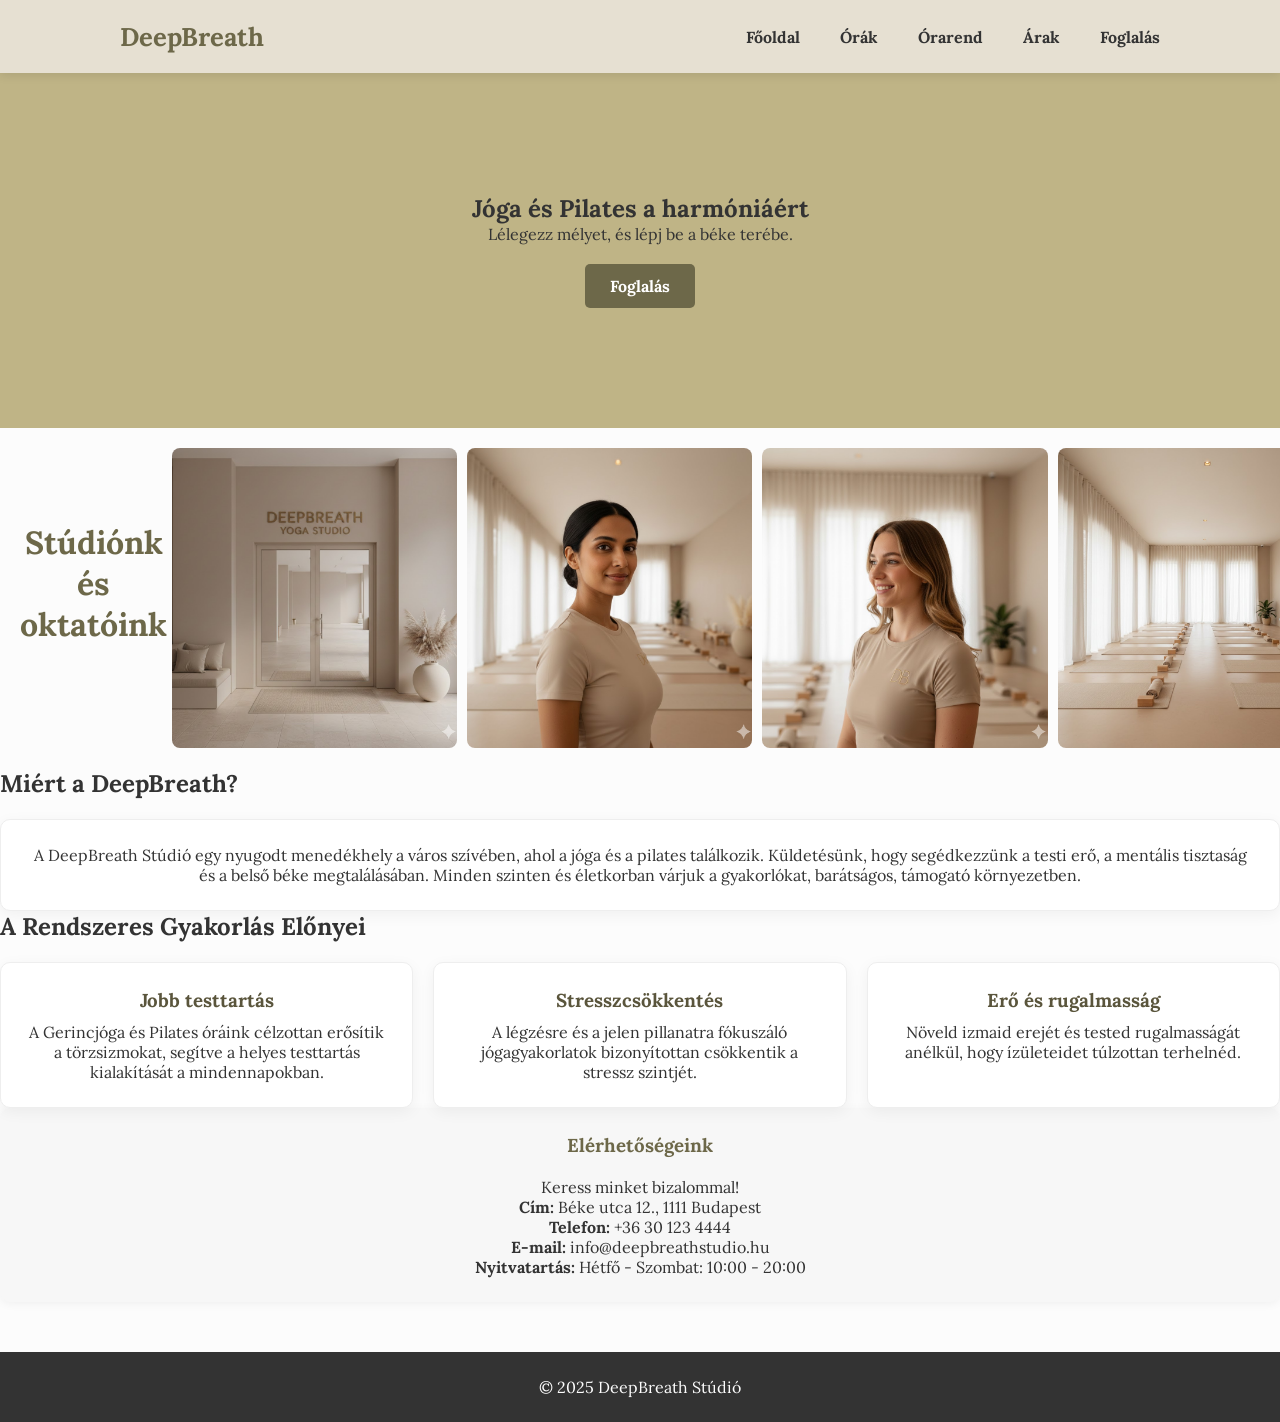
==== index.html @ 61f5e8b5 "Weboldal filek hozzáadása Képek, html, js stb" ====
<!DOCTYPE html>
<html lang="hu">
<head>
    <meta charset="UTF-8">
    <meta name="viewport" content="width=device-width, initial-scale=1.0">
    <title>Főoldal - DeepBreath Stúdió</title>
    <link rel="icon" type="image/x-icon" href="kepek/logo.ico">
    <link rel="stylesheet" href="style.css">
    <link rel="preconnect" href="https://fonts.googleapis.com">
    <link rel="preconnect" href="https://fonts.gstatic.com" crossorigin>
    <link href="https://fonts.googleapis.com/css2?family=Lora:ital,wght@0,400..700;1,400..700&family=Playfair+Display:wght@600&display=swap" rel="stylesheet">
    <meta name="description" content="Jóga és pilates órák minden szinten."> 
</head>

<body>
    <header>
        <nav class="navbar">
            <div class="logo">DeepBreath</div>
            <ul class="nav-links">
                <li><a href="index.html">Főoldal</a></li>
                <li><a href="2orak.html">Órák</a></li>
                <li><a href="3orarend.html">Órarend</a></li>
                <li><a href="4arak.html">Árak</a></li>
                <li><a href="5foglalas.html">Foglalás</a></li>
            </ul>
        </nav>
    </header>

    <section class="foglalas">
        <h1>Jóga és Pilates a harmóniáért</h1>
        <p>Lélegezz mélyet, és lépj be a béke terébe.</p>
        <a class="btn" href="5foglalas.html">Foglalás</a>
    </section>

    <div class="cardindex">
        <h1> Stúdiónk és oktatóink</h1>
        <img src="kepek/studiobejarat.jpg" alt="studio" title="studio" class="studiokep">
        <img src="kepek/jogaoktato2.jpg" alt="elsooktato" title="elsooktato" class="studiokep">
        <img src="kepek/jogaoktato1.jpg" alt="masodikoktato" title="masodikoktato" class="studiokep">
        <img src="kepek/jogaterem.jpg" alt="jogaterem" title="jogaterem" class="studiokep">
    </div>

    <section class="rolunk">
        <h2>Miért a DeepBreath?</h2>
        <div class="cards">
            <div class="card">
            <p>A DeepBreath Stúdió egy nyugodt menedékhely a város szívében, ahol a jóga és a pilates találkozik. 
                Küldetésünk, hogy segédkezzünk a testi erő, a mentális tisztaság és a belső béke megtalálásában. 
                Minden szinten és életkorban várjuk a gyakorlókat, barátságos, támogató környezetben.</p>
            </div>
        </div>
    </section>

    <section class="elonyok">
        <h2>A Rendszeres Gyakorlás Előnyei</h2>
        <div class="cards">
            <div class="card">
                <h3>Jobb testtartás</h3>
                <p>A Gerincjóga és Pilates óráink célzottan erősítik a törzsizmokat, segítve a helyes testtartás kialakítását a mindennapokban.</p>
            </div>
            <div class="card">
                <h3>Stresszcsökkentés</h3>
                <p>A légzésre és a jelen pillanatra fókuszáló jógagyakorlatok bizonyítottan csökkentik a stressz szintjét.</p>
            </div>
            <div class="card">
                <h3>Erő és rugalmasság</h3>
                <p>Növeld izmaid erejét és tested rugalmasságát anélkül, hogy ízületeidet túlzottan terhelnéd.</p>
            </div>
        </div>

    <div class="elerhetosegeink">
        <h3>Elérhetőségeink</h3>
        <p>Keress minket bizalommal!</p>
        <p><strong>Cím:</strong> Béke utca 12., 1111 Budapest</p>
        <p><strong>Telefon:</strong> +36 30 123 4444</p>
        <p><strong>E-mail:</strong> info@deepbreathstudio.hu</p>
        <p><strong>Nyitvatartás:</strong> Hétfő - Szombat: 10:00 - 20:00</p>
    </div>

    </section>

    <footer>
        <p>© 2025 DeepBreath Stúdió</p>
    </footer>
<script src="deepbreath.js"></script>
</body>
</html>
---- style.css ----
/* full & body */
*{
    margin:0;
    padding:0;
    box-sizing:border-box;
}

header {
    width: 100%;
    z-index: 1000;
    position: sticky; 
    top: 0;
    background-color: #a7a470; 
    box-shadow:0 2px 10px rgba(0,0,0,0.1); 
}

body{
    font-family:'Lora', serif;
    background:#fcfcfc; 
    color:#333;
}

.navbar{
    display:flex;
    justify-content:space-between;
    align-items:center;
    padding:20px 120px;
    background:#e6e0d2; 
}

.logo {
    color: #6d6849; 
    font-weight: bold;
    font-size: 1.6em; 
}

.nav-links{
    display:flex;
    list-style:none;
    gap:40px;
}

.nav-links a{
    text-decoration: none;
    display: flex;
    color:#333;
    font-weight:bold;
    transition: color 0.3s;
    padding: 5px 0;
}

.nav-links a:hover{
    color: white;
}


.foglalas{
    padding:120px 20px;
    text-align:center;
    background:#bfb486; 
    color:#333; 
}

.btn{
    display:inline-block;
    background:#6d6849; 
    color:white;
    padding:12px 25px; 
    border-radius:5px; 
    text-decoration:none;
    margin-top:20px;
    border: none;
    cursor: pointer;
    transition: background-color 0.3s, transform 0.1s;
    font-weight: bold;
}

.btn:hover {
    background: #5a553c; 
    transform: translateY(-2px);
}

.content{
    padding:30px;
    max-width: 1200px; 
    margin: 0 auto
}

.content h2, .cardindex h1 {
    color: #6d6849; 
    text-align: center;
    margin-bottom: 30px;
}

.studiokep {
    width: 23%;
    height: 300px; 
    object-fit: cover;
    margin: 0 5px;
    border-radius: 8px; 
    transition: opacity 0.3s;
}

.studiokep:hover {
    opacity: 0.9;
}

.cardindex {
    display: flex;
    justify-content: space-between; 
    align-items: center;
    padding: 20px; 
}

.cards{
    display:grid;
    grid-template-columns:repeat(auto-fit,minmax(250px,1fr));
    gap:20px;
    margin-top: 20px;
}

.card{
    background:#ffffff; 
    padding:25px;
    border-radius:10px;
    box-shadow:0 4px 15px rgba(0,0,0,0.05); 
    text-align: center;
    transition: transform 0.3s;
    border: 1px solid #eee; 
}

.card:hover {
    transform: translateY(-5px); /* Enyhe felemelkedés */
    box-shadow:0 8px 20px rgba(0,0,0,0.1); 
}

.card h3 {
    margin-bottom: 10px;
    color: #5a553c; 
}


footer{
    text-align:center;
    padding:25px;
    background:#333;
    color:#fcfcfc;
    margin-top:50px;
}


.orakep{
    max-width: 100%;
    height: auto;
    border-radius: 8px;
    margin-top: 15px;
    margin-bottom: 15px;
}

.oraleiras {
    font-size: 0.95em;
    color: #555;
    line-height: 1.5;
}


.elerhetosegeink{
    padding: 25px;
    background: #f7f7f7; 
    border-radius: 10px;
    box-shadow: 0 2px 10px rgba(0,0,0,0.05);
    text-align: center;
    margin-bottom: 30px;
}

p.elerhetosegeink{
    margin-bottom: 20px;
    line-height: 1.4;
}

#foglalas{
    display: flex;
    flex-direction: column;
    gap: 5px; 
    padding: 30px;
    background: white;
    border-radius: 10px;
    box-shadow: 0 2px 10px rgba(0,0,0,0.05);
}

#foglalas label{
    font-weight: bold;
    margin-top: 10px;
}

#foglalas input:not([type="radio"]), #foglalas select, #foglalas textarea {
    width: 100%;
    padding: 10px;
    border: 1px solid #ddd;
    border-radius: 4px;
    box-sizing: border-box;
    transition: border-color 0.3s;
}

#foglalas input:focus, #foglalas select:focus, #foglalas textarea:focus {
    border-color: #bfb68e; 
    outline: none;
}

#foglalas h2, .elerhetosegeink h3 {
    color: #6d6849; 
    text-align: center;
    margin-bottom: 20px;
}

.success-message {
    background: #e6e0d2; 
    border: 1px solid #bfb68e;
    padding: 40px;
    border-radius: 10px;
    text-align: center;
    max-width: 600px;
    margin: 40px auto;
}

.success-message h2 {
    color: #6d6849; 
    margin-bottom: 15px;
    font-size: 1.8em;
}

/* Hibajelzés stílusa */
.error-msg {
    color: #c0392b; /* Visszafogottabb, sötét vörös hibaüzenet */
    font-size: 0.9em;
    margin-top: 5px;
    margin-bottom: 5px;
    font-weight: normal;
}

.input-error {
    border: 2px solid #c0392b !important; 
    box-shadow: 0 0 5px rgba(192, 57, 43, 0.3);
}

#filter {
    padding: 10px;
    border: 1px solid #ddd;
    border-radius: 5px;
    margin-bottom: 20px;
    width: 100%;
    max-width: 300px;
    display: block;
    box-sizing: border-box;
    color: #555;
}

.card.ora {
    font-size: 1.05em;
    font-weight: bold;
    background: #f7f7f7; 
    transition: background-color 0.2s;
    text-align: left; 
    padding-left: 30px;
    border: none;
}

.card.ora:nth-child(even) {
    background: #efefef; /* Csíkozás (zebra) a könnyebb olvashatóságért */
}

.card.ora:hover {
    background: #e6e0d2; /* Nagyon világos bézs/sárga hover */
    transform: none; 
}

.intro-text li strong {
    color: #6d6849; 
    font-weight: 700;
    font-size: 1.05em;
}

/* ez kell az orarendhez hogyha leszurtunk ne mutassa amit nem kell */
.hidden {
    display: none; 
}

@media (max-width: 900px) {
    .navbar {
        flex-direction: column;
        padding: 15px 20px;
        background: transparent;
    }

    .nav-links {
        flex-direction: column;
        gap: 10px;
        margin-top: 10px;
        width: 100%;
    }

    .nav-links li {
        text-align: center;
        width: 100%;
        padding: 5px 0;
    }

    .cardindex {
        flex-direction: column;
        padding: 10px;
        gap: 20px;
    }

    .cardindex h1 {
        margin-bottom: 20px;
    }

    .studiokep {
        width: 100%;
        margin: 10px 0;
    }
}

@media (max-width: 768px) {
    .content, .foglalas {
        padding: 15px;
    }
    
    .navbar {
        padding: 15px;
    }

    .foglalas h1 {
        font-size: 2em;
    }

    .cards {
        grid-template-columns: 1fr;
    }
    
    .elerhetosegeink {
        padding: 15px;
    }
}
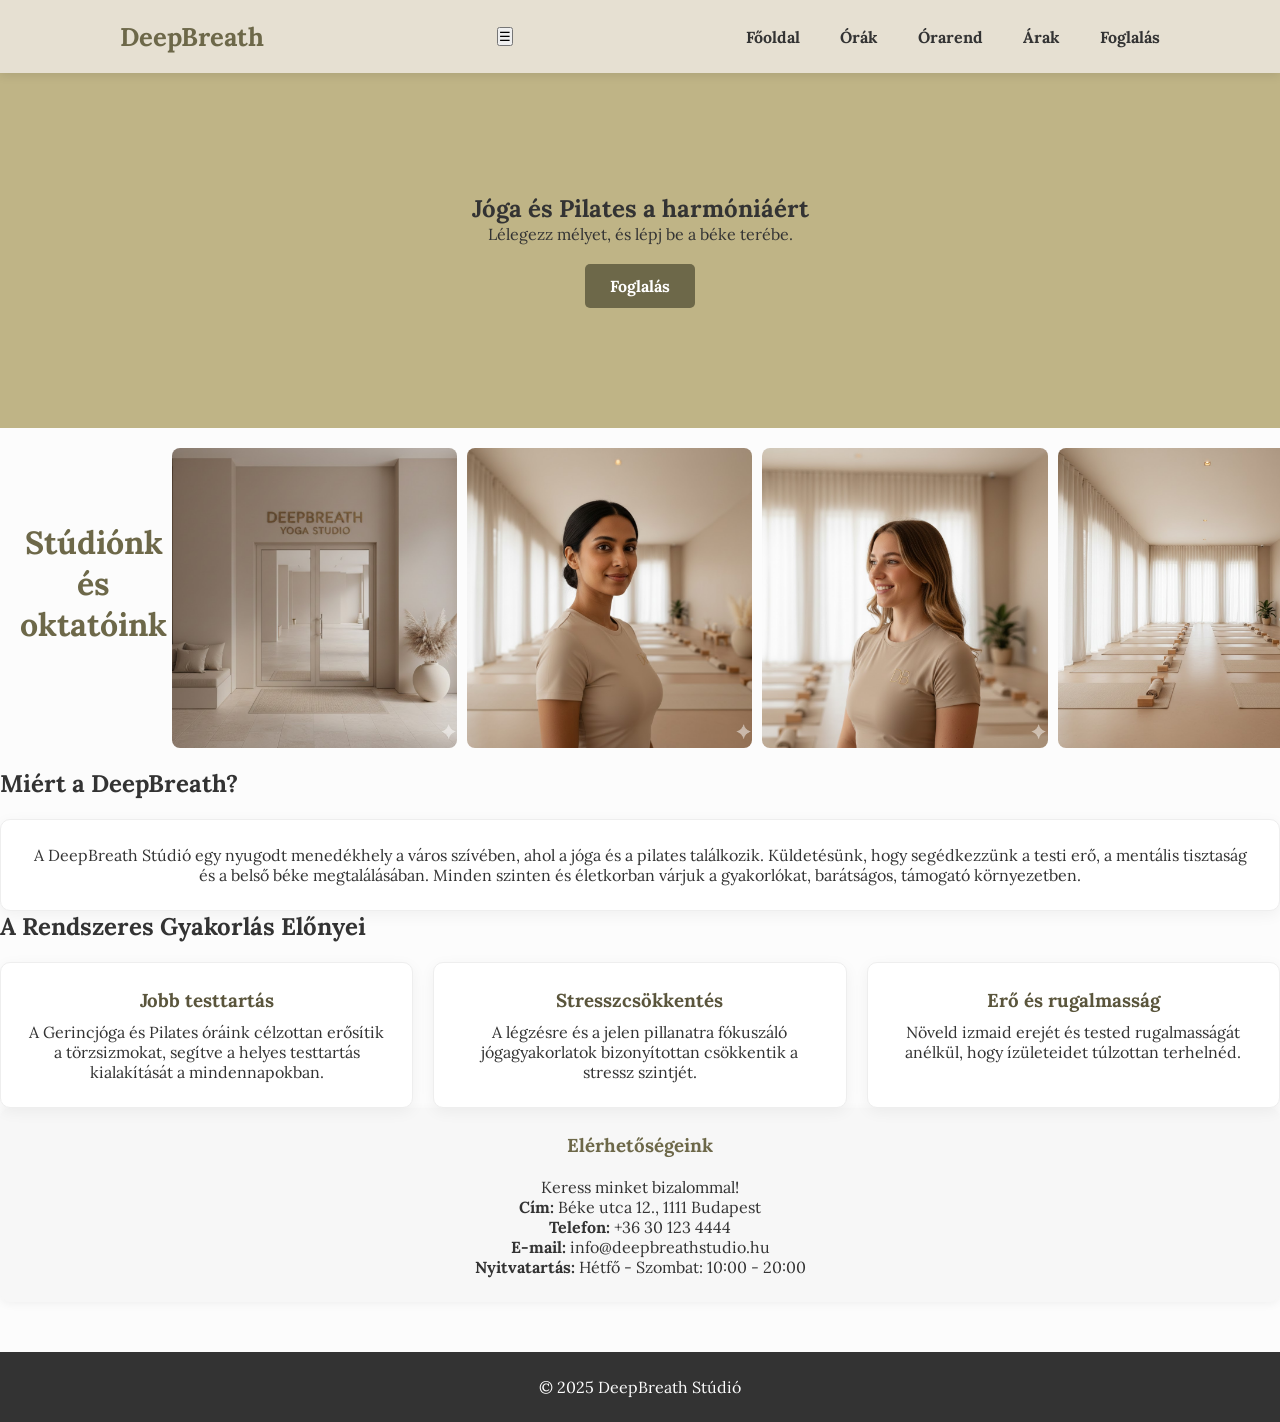
==== commit 2ab3083f: "Update index.html" ====
--- a/index.html
+++ b/index.html
@@ -16,6 +16,7 @@
     <header>
         <nav class="navbar">
             <div class="logo">DeepBreath</div>
+            <button class="hamburger-menu" aria-label="Menü megnyitása">☰</button>
             <ul class="nav-links">
                 <li><a href="index.html">Főoldal</a></li>
                 <li><a href="2orak.html">Órák</a></li>
@@ -85,3 +86,4 @@
 <script src="deepbreath.js"></script>
 </body>
 </html>
+
--- a/style.css
+++ b/style.css
@@ -5,13 +5,22 @@
     box-sizing:border-box;
 }
 
+/* --- HEADER ÉS STICKY NAVIGÁCIÓ (Görgetéskor eltűnik) --- */
 header {
     width: 100%;
     z-index: 1000;
     position: sticky; 
     top: 0;
-    background-color: #a7a470; 
+    /* SZÍNJAVÍTÁS: Egységes bézs háttér a nav és a header számára is */
+    background-color: #e6e0d2; 
     box-shadow:0 2px 10px rgba(0,0,0,0.1); 
+    /* JS elrejtéshez szükséges transition */
+    transition: transform 0.3s ease-in-out; 
+}
+
+/* JS által hozzáadott osztály: Eltünteti a fejlécet a képernyő teteje fölé */
+header.scrolled-up {
+    transform: translateY(-100%); 
 }
 
 body{
@@ -130,7 +139,7 @@
 }
 
 .card:hover {
-    transform: translateY(-5px); /* Enyhe felemelkedés */
+    transform: translateY(-5px); 
     box-shadow:0 8px 20px rgba(0,0,0,0.1); 
 }
 
@@ -231,7 +240,7 @@
 
 /* Hibajelzés stílusa */
 .error-msg {
-    color: #c0392b; /* Visszafogottabb, sötét vörös hibaüzenet */
+    color: #c0392b; 
     font-size: 0.9em;
     margin-top: 5px;
     margin-bottom: 5px;
@@ -266,11 +275,11 @@
 }
 
 .card.ora:nth-child(even) {
-    background: #efefef; /* Csíkozás (zebra) a könnyebb olvashatóságért */
+    background: #efefef; 
 }
 
 .card.ora:hover {
-    background: #e6e0d2; /* Nagyon világos bézs/sárga hover */
+    background: #e6e0d2; 
     transform: none; 
 }
 
@@ -280,29 +289,74 @@
     font-size: 1.05em;
 }
 
-/* ez kell az orarendhez hogyha leszurtunk ne mutassa amit nem kell */
 .hidden {
     display: none; 
 }
 
 @media (max-width: 900px) {
     .navbar {
-        flex-direction: column;
-        padding: 15px 20px;
-        background: transparent;
-    }
+        flex-direction: row; 
+        justify-content: space-between; 
+        padding: 10px 15px; 
+        background: #e6e0d2;
+    }
+
+    header {
+        position: sticky; 
+        top: 0;
+        box-shadow: 0 1px 5px rgba(0,0,0,0.08); 
+        padding: 0; 
+        background: #e6e0d2; 
+        transition: transform 0.3s ease-in-out;
+    }
+
+    .nav-links.active {
+        display: flex; /* Megjelenítjük, ha az 'active' class rajta van */
+    }
+
+    .logo {
+        margin-bottom: 0; 
+    }   
 
     .nav-links {
-        flex-direction: column;
-        gap: 10px;
-        margin-top: 10px;
+        display: none; /* Alapból elrejtjük */
+        flex-direction: column; 
         width: 100%;
+        position: absolute; /* Ráhelyezi a menüt a tartalom fölé */
+        top: 60px; /* A navbar magassága alá */
+        left: 0;
+        background: #e6e0d2; 
+        padding: 10px 0;
+        box-shadow: 0 5px 10px rgba(0,0,0,0.1);
+        z-index: 999;
     }
 
     .nav-links li {
         text-align: center;
+        width: auto;
+        padding: 5px 0;
+    }
+    
+    .nav-links a {
+        font-size: 1em; 
+        padding: 10px 0;
         width: 100%;
-        padding: 5px 0;
+        display: block; 
+    }
+
+    .hamburger-menu {
+        display: block; /* Látható mobilon */
+        background: none;
+        border: none;
+        color: #333;
+        font-size: 1.8em;
+        cursor: pointer;
+        padding: 5px;
+        z-index: 1000;
+    }
+
+    .hamburger-menu {
+        display: none; /* Asztalon elrejtjük a hamburger ikont */
     }
 
     .cardindex {
@@ -321,13 +375,14 @@
     }
 }
 
+/* Kisebb mobil nézet (768px alatt) */
 @media (max-width: 768px) {
     .content, .foglalas {
         padding: 15px;
     }
     
     .navbar {
-        padding: 15px;
+        padding: 10px;
     }
 
     .foglalas h1 {
@@ -341,4 +396,4 @@
     .elerhetosegeink {
         padding: 15px;
     }
-}+}
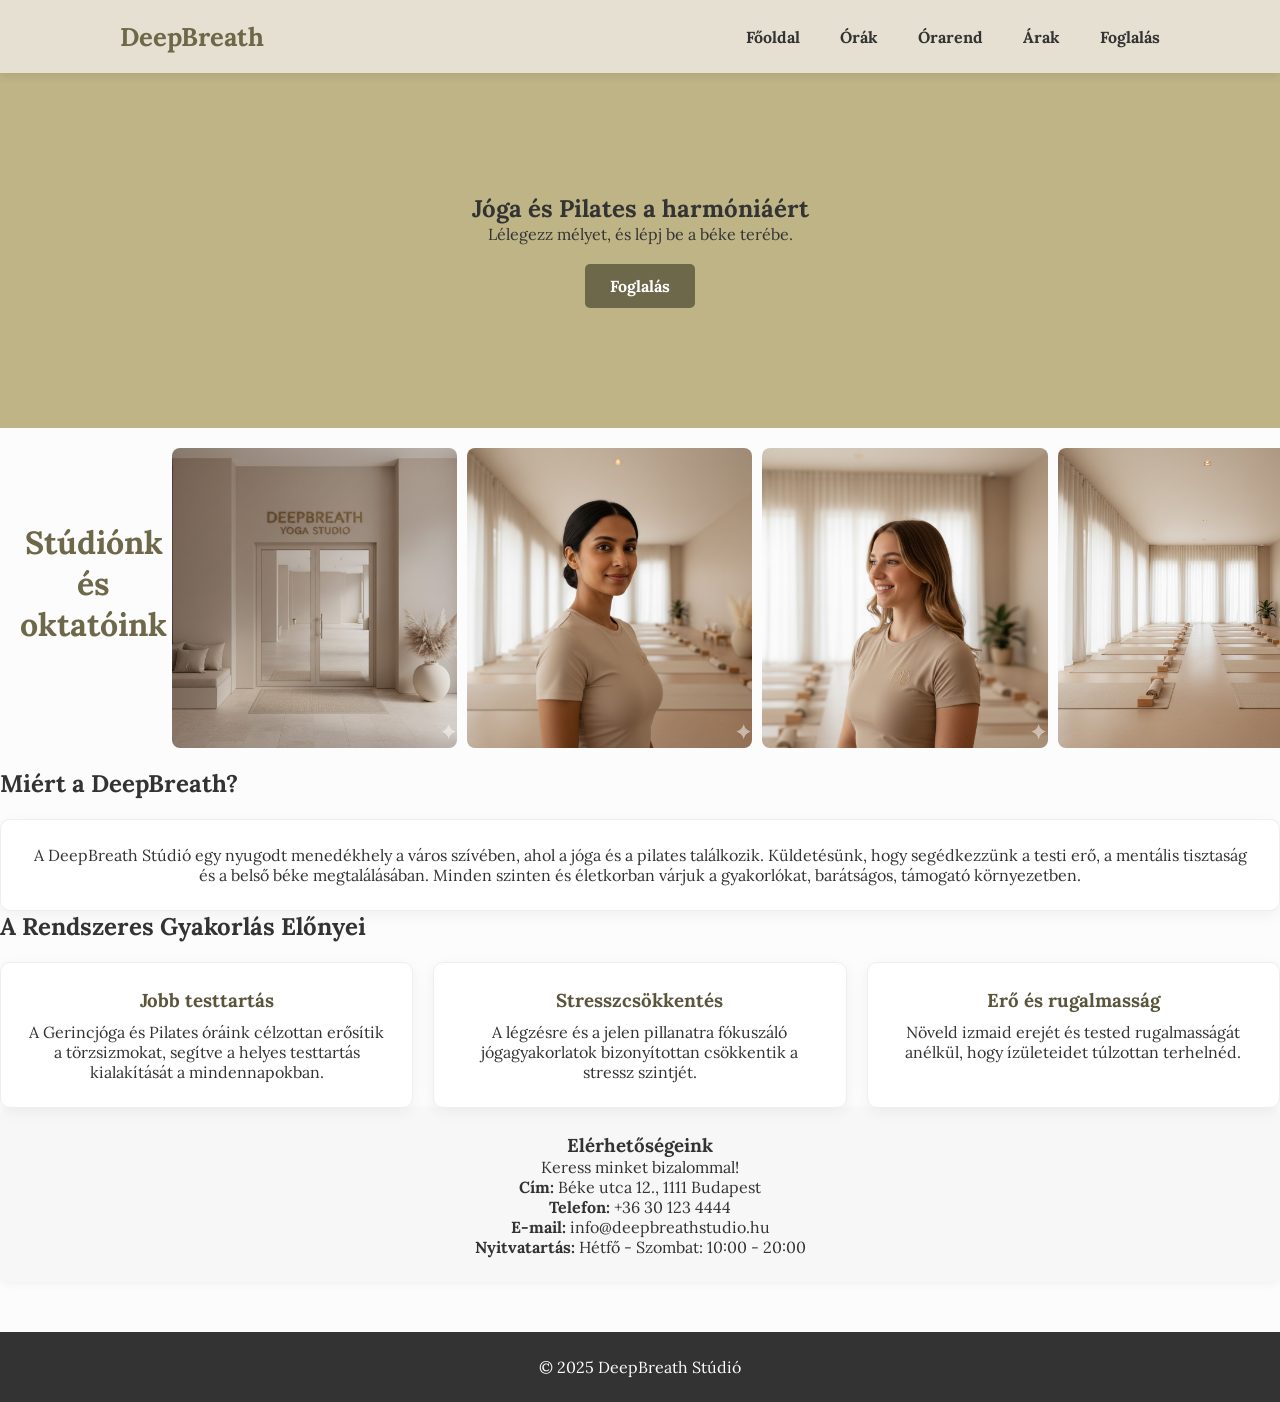
==== commit 8d263f7a: "Update index.html" ====
--- a/index.html
+++ b/index.html
@@ -80,6 +80,8 @@
 
     </section>
 
+<script src="deepbreath.js"></script>
+    
     <footer>
         <p>© 2025 DeepBreath Stúdió</p>
     </footer>
@@ -87,3 +89,4 @@
 </body>
 </html>
 
+
--- a/style.css
+++ b/style.css
@@ -11,30 +11,29 @@
     z-index: 1000;
     position: sticky; 
     top: 0;
-    /* SZÍNJAVÍTÁS: Egységes bézs háttér a nav és a header számára is */
     background-color: #e6e0d2; 
     box-shadow:0 2px 10px rgba(0,0,0,0.1); 
-    /* JS elrejtéshez szükséges transition */
     transition: transform 0.3s ease-in-out; 
 }
 
-/* JS által hozzáadott osztály: Eltünteti a fejlécet a képernyő teteje fölé */
 header.scrolled-up {
     transform: translateY(-100%); 
 }
 
-body{
+body {
     font-family:'Lora', serif;
     background:#fcfcfc; 
     color:#333;
 }
 
-.navbar{
-    display:flex;
-    justify-content:space-between;
-    align-items:center;
-    padding:20px 120px;
-    background:#e6e0d2; 
+/* NAVBAR – MOBIL FIRST */
+
+.navbar {
+    display: flex;
+    justify-content: space-between;
+    align-items: center;
+    padding: 12px 18px;
+    background: #e6e0d2;
 }
 
 .logo {
@@ -43,25 +42,86 @@
     font-size: 1.6em; 
 }
 
-.nav-links{
-    display:flex;
-    list-style:none;
-    gap:40px;
-}
-
-.nav-links a{
+/* Hamburger mobilon */
+.hamburger-menu {
+    display: block;
+    background: none;
+    border: none;
+    color: #333;
+    font-size: 1.9em;
+    cursor: pointer;
+    padding: 5px;
+    z-index: 2100;
+}
+
+/* MENÜLISTA — alapból rejtve mobilon */
+.nav-links {
+    list-style: none;
+    display: none;
+    flex-direction: column;
+    position: absolute;
+    top: 60px;
+    left: 0;
+    width: 100%;
+    background: #e6e0d2;
+    padding: 10px 0;
+    box-shadow: 0 5px 10px rgba(0,0,0,0.15);
+    z-index: 2000;
+}
+
+.nav-links.active {
+    display: flex;
+}
+
+.nav-links li {
+    text-align: center;
+    padding: 5px 0;
+}
+
+.nav-links a {
     text-decoration: none;
-    display: flex;
     color:#333;
     font-weight:bold;
+    display: block;
+    padding: 10px 0;
     transition: color 0.3s;
-    padding: 5px 0;
-}
-
-.nav-links a:hover{
+}
+
+.nav-links a:hover {
     color: white;
 }
 
+@media (min-width: 901px) {
+
+    .navbar {
+        padding:20px 120px;
+    }
+
+    .hamburger-menu {
+        display:none;
+    }
+
+    .nav-links {
+        display:flex !important;
+        position: static;
+        flex-direction: row;
+        gap:40px;
+        background: transparent;
+        box-shadow: none;
+        width: auto;
+        padding: 0;
+    }
+
+    .nav-links li {
+        padding: 0;
+    }
+
+    .nav-links a {
+        padding: 5px 0;
+    }
+}
+
+/* --- Tartalom --- */
 
 .foglalas{
     padding:120px 20px;
@@ -148,7 +208,6 @@
     color: #5a553c; 
 }
 
-
 footer{
     text-align:center;
     padding:25px;
@@ -157,7 +216,6 @@
     margin-top:50px;
 }
 
-
 .orakep{
     max-width: 100%;
     height: auto;
@@ -172,7 +230,6 @@
     line-height: 1.5;
 }
 
-
 .elerhetosegeink{
     padding: 25px;
     background: #f7f7f7; 
@@ -180,11 +237,6 @@
     box-shadow: 0 2px 10px rgba(0,0,0,0.05);
     text-align: center;
     margin-bottom: 30px;
-}
-
-p.elerhetosegeink{
-    margin-bottom: 20px;
-    line-height: 1.4;
 }
 
 #foglalas{
@@ -202,7 +254,9 @@
     margin-top: 10px;
 }
 
-#foglalas input:not([type="radio"]), #foglalas select, #foglalas textarea {
+#foglalas input:not([type="radio"]), 
+#foglalas select, 
+#foglalas textarea {
     width: 100%;
     padding: 10px;
     border: 1px solid #ddd;
@@ -211,17 +265,6 @@
     transition: border-color 0.3s;
 }
 
-#foglalas input:focus, #foglalas select:focus, #foglalas textarea:focus {
-    border-color: #bfb68e; 
-    outline: none;
-}
-
-#foglalas h2, .elerhetosegeink h3 {
-    color: #6d6849; 
-    text-align: center;
-    margin-bottom: 20px;
-}
-
 .success-message {
     background: #e6e0d2; 
     border: 1px solid #bfb68e;
@@ -232,131 +275,18 @@
     margin: 40px auto;
 }
 
-.success-message h2 {
-    color: #6d6849; 
-    margin-bottom: 15px;
-    font-size: 1.8em;
-}
-
-/* Hibajelzés stílusa */
 .error-msg {
     color: #c0392b; 
     font-size: 0.9em;
     margin-top: 5px;
-    margin-bottom: 5px;
-    font-weight: normal;
-}
-
-.input-error {
-    border: 2px solid #c0392b !important; 
-    box-shadow: 0 0 5px rgba(192, 57, 43, 0.3);
-}
-
-#filter {
-    padding: 10px;
-    border: 1px solid #ddd;
-    border-radius: 5px;
-    margin-bottom: 20px;
-    width: 100%;
-    max-width: 300px;
-    display: block;
-    box-sizing: border-box;
-    color: #555;
-}
-
-.card.ora {
-    font-size: 1.05em;
-    font-weight: bold;
-    background: #f7f7f7; 
-    transition: background-color 0.2s;
-    text-align: left; 
-    padding-left: 30px;
-    border: none;
-}
-
-.card.ora:nth-child(even) {
-    background: #efefef; 
-}
-
-.card.ora:hover {
-    background: #e6e0d2; 
-    transform: none; 
-}
-
-.intro-text li strong {
-    color: #6d6849; 
-    font-weight: 700;
-    font-size: 1.05em;
-}
-
-.hidden {
-    display: none; 
-}
-
-@media (max-width: 900px) {
-    .navbar {
-        flex-direction: row; 
-        justify-content: space-between; 
-        padding: 10px 15px; 
-        background: #e6e0d2;
-    }
-
-    header {
-        position: sticky; 
-        top: 0;
-        box-shadow: 0 1px 5px rgba(0,0,0,0.08); 
-        padding: 0; 
-        background: #e6e0d2; 
-        transition: transform 0.3s ease-in-out;
-    }
-
-    .nav-links.active {
-        display: flex; /* Megjelenítjük, ha az 'active' class rajta van */
-    }
-
-    .logo {
-        margin-bottom: 0; 
-    }   
-
-    .nav-links {
-        display: none; /* Alapból elrejtjük */
-        flex-direction: column; 
-        width: 100%;
-        position: absolute; /* Ráhelyezi a menüt a tartalom fölé */
-        top: 60px; /* A navbar magassága alá */
-        left: 0;
-        background: #e6e0d2; 
-        padding: 10px 0;
-        box-shadow: 0 5px 10px rgba(0,0,0,0.1);
-        z-index: 999;
-    }
-
-    .nav-links li {
-        text-align: center;
-        width: auto;
-        padding: 5px 0;
-    }
-    
-    .nav-links a {
-        font-size: 1em; 
-        padding: 10px 0;
-        width: 100%;
-        display: block; 
-    }
-
-    .hamburger-menu {
-        display: block; /* Látható mobilon */
-        background: none;
-        border: none;
-        color: #333;
-        font-size: 1.8em;
-        cursor: pointer;
-        padding: 5px;
-        z-index: 1000;
-    }
-
-    .hamburger-menu {
-        display: none; /* Asztalon elrejtjük a hamburger ikont */
+}
+
+.hidden { display:none; }
+
+/* Mobil */
+@media (max-width: 768px) {
+    .content, .foglalas {
+        padding: 15px;
     }
 
     .cardindex {
@@ -365,35 +295,8 @@
         gap: 20px;
     }
 
-    .cardindex h1 {
-        margin-bottom: 20px;
-    }
-
     .studiokep {
         width: 100%;
         margin: 10px 0;
     }
 }
-
-/* Kisebb mobil nézet (768px alatt) */
-@media (max-width: 768px) {
-    .content, .foglalas {
-        padding: 15px;
-    }
-    
-    .navbar {
-        padding: 10px;
-    }
-
-    .foglalas h1 {
-        font-size: 2em;
-    }
-
-    .cards {
-        grid-template-columns: 1fr;
-    }
-    
-    .elerhetosegeink {
-        padding: 15px;
-    }
-}
